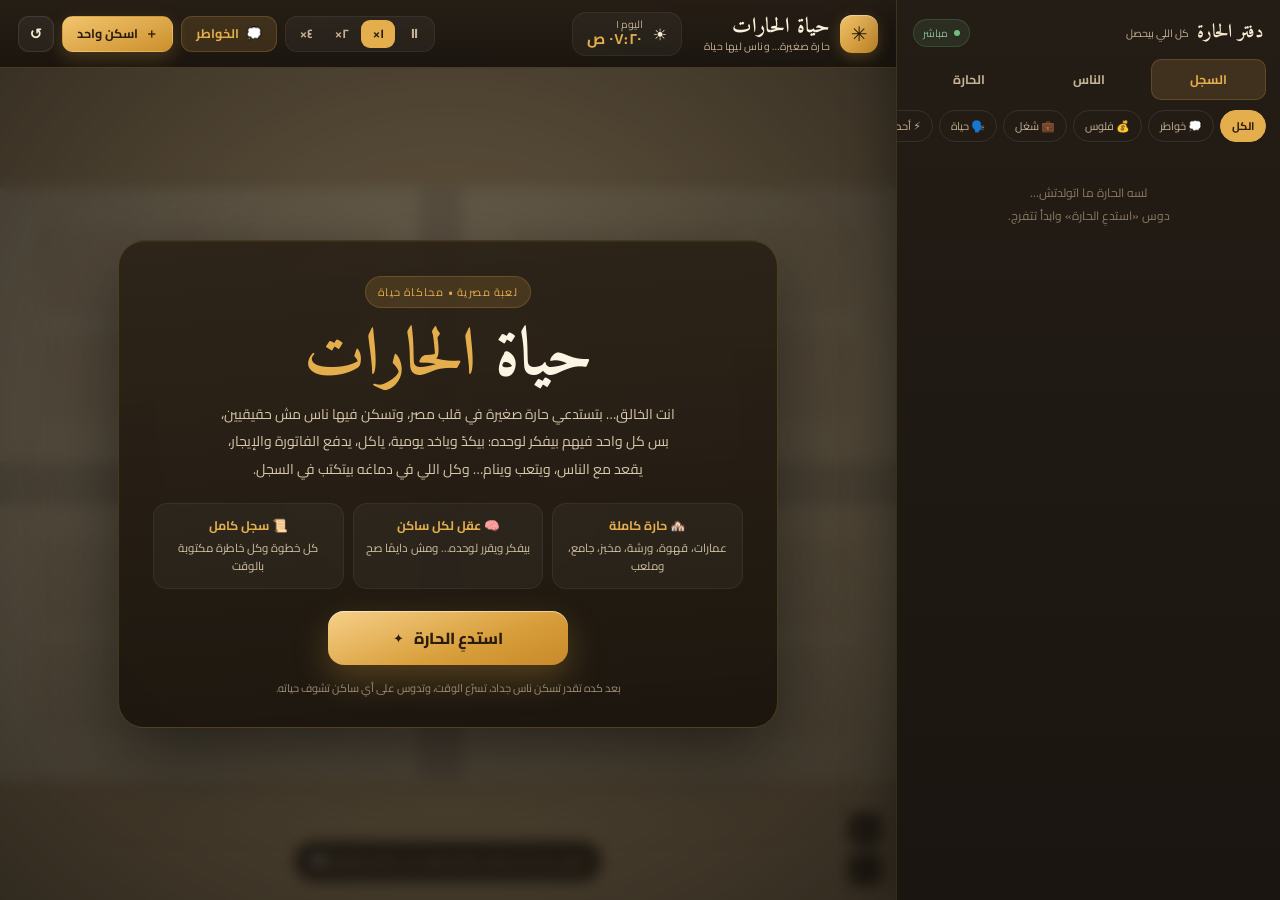
==== harat/index.html @ 702bf9ed "Add حياة الحارات: 2D Egyptian neighbourhood life simulation A creator-style spectator game: summon a" ====
<!DOCTYPE html>
<html lang="ar" dir="rtl">
<head>
  <meta charset="UTF-8">
  <meta name="viewport" content="width=device-width, initial-scale=1, viewport-fit=cover">
  <meta name="theme-color" content="#1a1510">
  <meta name="description" content="حياة الحارات — استدعِ حارة مصرية صغيرة، اسكن فيها ناس بيفكروا ويشتغلوا ويدفعوا الإيجار، واقعد اتفرج على حياتهم وخواطرهم في السجل.">
  <title>حياة الحارات | انت الخالق… وهم بيعيشوا</title>
  <link rel="icon" href="data:image/svg+xml,%3Csvg xmlns='http://www.w3.org/2000/svg' viewBox='0 0 64 64'%3E%3Crect width='64' height='64' rx='14' fill='%231a1510'/%3E%3Ctext x='32' y='45' font-size='38' text-anchor='middle' fill='%23e5ae4d'%3E%E2%9C%B3%3C/text%3E%3C/svg%3E">
  <link rel="preconnect" href="https://fonts.googleapis.com">
  <link rel="preconnect" href="https://fonts.gstatic.com" crossorigin>
  <link href="https://fonts.googleapis.com/css2?family=Amiri:wght@400;700&family=Cairo:wght@400;600;700;800;900&display=swap" rel="stylesheet">
  <link rel="stylesheet" href="style.css?v=1">
</head>
<body>
  <div class="game">
    <!-- ==================== side panel ==================== -->
    <aside class="panel" aria-label="سجل الحارة">
      <div class="panel-head">
        <div class="panel-title"><strong>دفتر الحارة</strong><span>كل اللي بيحصل</span></div>
        <span class="live"><i></i> مباشر</span>
      </div>

      <div class="tabs" role="tablist">
        <button type="button" data-tab="log" class="on" role="tab">السجل</button>
        <button type="button" data-tab="people" role="tab">الناس</button>
        <button type="button" data-tab="town" role="tab">الحارة</button>
      </div>

      <div class="filters" id="filters">
        <button type="button" data-filter="all" class="on">الكل</button>
        <button type="button" data-filter="think">💭 خواطر</button>
        <button type="button" data-filter="money">💰 فلوس</button>
        <button type="button" data-filter="work">💼 شغل</button>
        <button type="button" data-filter="life">🗣️ حياة</button>
        <button type="button" data-filter="event">⚡ أحداث</button>
      </div>

      <div class="tab-body" id="logBody">
        <div class="log-list" id="logList" aria-live="polite">
          <div class="log-empty">لسه الحارة ما اتولدتش…<br>دوس «استدعِ الحارة» وابدأ تتفرج.</div>
        </div>
      </div>

      <div class="tab-body" id="peopleBody" hidden>
        <div class="people-list" id="peopleList"></div>
      </div>

      <div class="tab-body" id="townBody" hidden>
        <div class="town-scroll">
          <div class="stat-grid">
            <div class="stat"><span>السكان</span><strong id="statPop">٠</strong></div>
            <div class="stat"><span>بيشتغلوا</span><strong id="statJobs">٠</strong></div>
            <div class="stat"><span>فلوس الحارة</span><strong id="statMoney">٠</strong></div>
            <div class="stat"><span>متوسط المزاج</span><strong id="statMood">٠٪</strong></div>
            <div class="stat"><span>فلوس إيجار</span><strong id="statRent">٠</strong></div>
            <div class="stat"><span>فلوس فواتير</span><strong id="statBills">٠</strong></div>
            <div class="stat"><span>فلوس اتكسبت</span><strong id="statEarned">٠</strong></div>
            <div class="stat"><span>أكلات</span><strong id="statMeals">٠</strong></div>
          </div>
          <div class="section-title">الدنيا النهاردة</div>
          <div class="mod-card" id="modCard">الحارة هادية… مفيش حاجة مقلقلة.</div>
          <div class="section-title">أحداث حصلت</div>
          <div class="event-list" id="eventList"><div class="about-note" style="margin:0">لسه مفيش أحداث كبيرة.</div></div>
          <div class="about-note">
            الحارة بتعيش لوحدها: كل ساكن عنده يومية وشغل وفواتير وإيجار ومزاج.
            انت مش بتتحكم فيهم — انت بس بتتفرج وبتقرا اللي في دماغهم.
          </div>
        </div>
      </div>
    </aside>

    <!-- ==================== main ==================== -->
    <header class="topbar">
      <div class="brand">
        <span class="brand-mark">✳</span>
        <div class="brand-text">
          <strong>حياة الحارات</strong>
          <small>حارة صغيرة… وناس ليها حياة</small>
        </div>
      </div>

      <div class="clock">
        <span class="cal" id="calIcon">☀</span>
        <div class="stack">
          <span class="day" id="dayLabel">اليوم الأول</span>
          <strong class="time" id="clock">٠٧:٢٠ ص</strong>
        </div>
      </div>

      <div class="controls">
        <div class="speed-group" id="speedGroup" aria-label="سرعة الوقت">
          <button type="button" data-speed="0" title="إيقاف مؤقت">⏸</button>
          <button type="button" data-speed="1" class="on" title="سرعة عادية">١×</button>
          <button type="button" data-speed="2" title="سرعة مضاعفة">٢×</button>
          <button type="button" data-speed="4" title="سرعة سريعة">٤×</button>
        </div>
        <button type="button" class="btn ghost-on" id="bubbleBtn" title="عرض خواطر الناس فوق روسهم (B)">💭 <span class="lbl">الخواطر</span></button>
        <button type="button" class="btn primary" id="addBtn" title="اسكن ساكن جديد">＋ <span class="lbl">اسكن واحد</span></button>
        <button type="button" class="btn icon" id="resetBtn" title="حارة جديدة">↺</button>
      </div>
    </header>

    <main class="stage" id="stage">
      <canvas id="town" aria-label="مشهد الحارة من فوق"></canvas>

      <div class="hint" id="hint">دوس على أي ساكن عشان تتفرج على حاله وخواطره 💭</div>
      <div class="toast" id="toast"></div>

      <div class="zoom-tools">
        <button type="button" id="zoomIn" title="تقريب" aria-label="تقريب">＋</button>
        <button type="button" id="zoomOut" title="تبعيد" aria-label="تبعيد">－</button>
      </div>

      <section class="resident-card" id="card" hidden aria-label="تفاصيل الساكن">
        <div class="rc-head">
          <div class="rc-avatar" id="rcAvatar">؟</div>
          <div class="rc-id">
            <div class="rc-name" id="rcName">—</div>
            <div class="rc-job" id="rcJob">—</div>
          </div>
          <button type="button" class="rc-close" id="rcClose" aria-label="قفل الكارت">✕</button>
        </div>
        <div class="rc-money"><strong id="rcMoney">٠</strong><span>جنيه في الجيب</span></div>
        <div class="rc-needs">
          <div class="need"><span>الأكل</span><div class="bar"><i id="barFood"></i></div></div>
          <div class="need"><span>الطاقة</span><div class="bar"><i id="barEnergy"></i></div></div>
          <div class="need"><span>المزاج</span><div class="bar"><i id="barMood"></i></div></div>
        </div>
        <div class="rc-action" id="rcAction">—</div>
        <div class="rc-thought" id="rcThought"><span>💭</span><span>—</span></div>
      </section>

      <div class="intro" id="intro">
        <div class="intro-card">
          <span class="eyebrow">لعبة مصرية • محاكاة حياة</span>
          <h1>حياة <em>الحارات</em></h1>
          <p class="lead">
            انت الخالق… بتستدعي حارة صغيرة في قلب مصر، وتسكن فيها ناس مش حقيقيين،
            بس كل واحد فيهم بيفكر لوحده: بيكدّ وياخد يومية، ياكل، يدفع الفاتورة والإيجار،
            يقعد مع الناس، ويتعب وينام… وكل اللي في دماغه بيتكتب في السجل.
          </p>
          <ul class="intro-feats">
            <li><b>🏘️ حارة كاملة</b>عمارات، قهوة، ورشة، مخبز، جامع، وملعب</li>
            <li><b>🧠 عقل لكل ساكن</b>بيفكر ويقرر لوحده… ومش دايمًا صح</li>
            <li><b>📜 سجل كامل</b>كل خطوة وكل خاطرة مكتوبة بالوقت</li>
          </ul>
          <button class="start-btn" id="startBtn" type="button">استدعِ الحارة <span class="arrow">✦</span></button>
          <small>بعد كده تقدر تسكن ناس جداد، تسرّع الوقت، وتدوس على أي ساكن تشوف حياته.</small>
        </div>
      </div>
    </main>
  </div>

  <script type="module" src="app.js?v=1"></script>
</body>
</html>
---- harat/style.css ----
:root {
  --ink: #f7ecd6;
  --muted: #c6b294;
  --gold: #e5ae4d;
  --gold-soft: rgba(229, 174, 77, 0.14);
  --teal: #3aa295;
  --panel: #221b14;
  --panel-2: #1a1410;
  --line: rgba(229, 174, 77, 0.2);
  --paper: #f7edd8;
  --paper-ink: #3b2e21;
  --good: #62a86b;
  --warn: #d9a13c;
  --bad: #c4623f;
}

* { box-sizing: border-box; }
html, body { height: 100%; }
body {
  margin: 0;
  font-family: 'Cairo', 'Segoe UI', system-ui, sans-serif;
  background: radial-gradient(circle at 25% 0%, #2b2217 0%, #15110c 65%);
  color: var(--ink);
  overflow: hidden;
  -webkit-font-smoothing: antialiased;
}
button { font-family: inherit; }
::selection { background: rgba(229, 174, 77, 0.35); }

/* scrollbars */
* { scrollbar-width: thin; scrollbar-color: rgba(229, 174, 77, 0.35) transparent; }
*::-webkit-scrollbar { width: 8px; height: 8px; }
*::-webkit-scrollbar-thumb { background: rgba(229, 174, 77, 0.28); border-radius: 8px; }
*::-webkit-scrollbar-track { background: transparent; }

.game {
  display: grid;
  grid-template-columns: 384px 1fr;
  grid-template-rows: 68px 1fr;
  height: 100dvh;
}

/* ---------------- top bar ---------------- */
.topbar {
  grid-column: 2;
  grid-row: 1;
  display: flex;
  align-items: center;
  gap: 16px;
  padding: 0 18px;
  background: linear-gradient(180deg, rgba(38, 30, 21, 0.95), rgba(26, 21, 15, 0.92));
  border-bottom: 1px solid var(--line);
}
.brand { display: flex; align-items: center; gap: 10px; min-width: 0; }
.brand-mark {
  width: 38px; height: 38px; flex: none;
  display: grid; place-items: center;
  border-radius: 12px;
  background: linear-gradient(145deg, #f0c369, #c98a2a);
  color: #2a1d0c; font-size: 20px;
  box-shadow: 0 4px 14px rgba(229, 174, 77, 0.25), inset 0 1px 0 rgba(255, 255, 255, 0.4);
}
.brand-text { display: flex; flex-direction: column; line-height: 1.15; min-width: 0; }
.brand-text strong {
  font-family: 'Amiri', 'Cairo', serif;
  font-size: 21px; letter-spacing: 0.3px; color: #fbf1dc;
}
.brand-text small { font-size: 10.5px; color: var(--muted); letter-spacing: 0.2px; white-space: nowrap; }

.clock {
  display: flex; align-items: center; gap: 10px;
  margin-inline-start: 6px;
  padding: 6px 14px;
  border-radius: 14px;
  background: rgba(255, 255, 255, 0.04);
  border: 1px solid rgba(255, 255, 255, 0.06);
  white-space: nowrap;
}
.clock .cal { font-size: 16px; }
.clock .stack { display: flex; flex-direction: column; line-height: 1.1; }
.clock .day { font-size: 10.5px; color: var(--muted); }
.clock .time { font-size: 15px; font-weight: 700; color: var(--gold); letter-spacing: 0.4px; }

.controls { display: flex; align-items: center; gap: 8px; margin-inline-start: auto; }
.speed-group {
  display: flex; align-items: center; gap: 2px;
  background: rgba(255, 255, 255, 0.045);
  border: 1px solid rgba(255, 255, 255, 0.06);
  border-radius: 12px; padding: 3px;
}
.speed-group button {
  border: 0; background: transparent; color: var(--muted);
  border-radius: 9px; min-width: 34px; height: 28px;
  font-size: 12.5px; font-weight: 700; cursor: pointer;
  transition: background 0.15s, color 0.15s;
}
.speed-group button:hover { color: var(--ink); background: rgba(255, 255, 255, 0.06); }
.speed-group button.on { background: var(--gold); color: #2a1d0c; }

.btn {
  display: inline-flex; align-items: center; gap: 7px;
  height: 36px; padding: 0 14px;
  border-radius: 11px; cursor: pointer;
  border: 1px solid rgba(255, 255, 255, 0.09);
  background: rgba(255, 255, 255, 0.05);
  color: var(--ink); font-size: 12.5px; font-weight: 700;
  transition: transform 0.12s, background 0.15s, border-color 0.15s;
}
.btn:hover { background: rgba(255, 255, 255, 0.09); transform: translateY(-1px); }
.btn:active { transform: translateY(0); }
.btn.primary {
  background: linear-gradient(160deg, #f2c56d, #cc8f2d);
  color: #2a1d0c; border-color: transparent;
  box-shadow: 0 6px 18px rgba(229, 174, 77, 0.22);
}
.btn.primary:hover { background: linear-gradient(160deg, #f7d083, #d99a36); }
.btn.icon { width: 36px; padding: 0; justify-content: center; font-size: 15px; }
.btn.danger-armed { background: rgba(196, 98, 63, 0.2); border-color: rgba(196, 98, 63, 0.5); color: #f3c3ad; }
.btn.ghost-on { color: var(--gold); border-color: var(--line); background: var(--gold-soft); }

/* ---------------- stage ---------------- */
.stage {
  grid-column: 2; grid-row: 2;
  position: relative; overflow: hidden;
  background: #d9c49d;
  isolation: isolate;
}
#town {
  display: block; width: 100%; height: 100%;
  touch-action: none; cursor: grab;
}
#town.dragging { cursor: grabbing; }

.hint {
  position: absolute; left: 50%; bottom: 18px;
  transform: translateX(-50%);
  padding: 8px 16px; border-radius: 999px;
  background: rgba(24, 18, 12, 0.78);
  border: 1px solid var(--line);
  color: #f1e2c4; font-size: 12px;
  backdrop-filter: blur(8px);
  pointer-events: none;
  transition: opacity 0.6s;
  white-space: nowrap;
}
.hint.gone { opacity: 0; }

.toast {
  position: absolute; top: 16px; left: 50%;
  transform: translate(-50%, -14px);
  padding: 9px 18px; border-radius: 999px;
  background: linear-gradient(160deg, #f4d089, #d99f3c);
  color: #2a1d0c; font-size: 12.5px; font-weight: 700;
  box-shadow: 0 10px 30px rgba(0, 0, 0, 0.35);
  opacity: 0; pointer-events: none;
  transition: opacity 0.3s, transform 0.3s;
  z-index: 6;
}
.toast.show { opacity: 1; transform: translate(-50%, 0); }

.zoom-tools {
  position: absolute; right: 14px; bottom: 14px;
  display: flex; flex-direction: column; gap: 6px;
  z-index: 4;
}
.zoom-tools button {
  width: 34px; height: 34px; border-radius: 10px;
  border: 1px solid var(--line);
  background: rgba(24, 18, 12, 0.75);
  color: var(--ink); font-size: 16px; cursor: pointer;
  backdrop-filter: blur(6px);
}
.zoom-tools button:hover { background: rgba(40, 31, 21, 0.9); }

/* resident card */
.resident-card {
  position: absolute; left: 16px; bottom: 16px;
  width: 322px; max-width: calc(100% - 32px);
  background: linear-gradient(170deg, #fbf3e2, #efe0c4);
  color: var(--paper-ink);
  border-radius: 18px;
  padding: 14px 15px 13px;
  box-shadow: 0 18px 45px rgba(20, 14, 6, 0.45);
  border: 1px solid rgba(90, 66, 36, 0.25);
  z-index: 5;
  animation: cardIn 0.22s ease-out;
}
@keyframes cardIn { from { opacity: 0; transform: translateY(8px); } to { opacity: 1; transform: none; } }
.resident-card[hidden] { display: none; }
.rc-head { display: flex; align-items: flex-start; gap: 10px; }
.rc-avatar {
  width: 42px; height: 42px; border-radius: 50%; flex: none;
  display: grid; place-items: center;
  font-weight: 800; font-size: 17px; color: #fff;
  box-shadow: inset 0 -3px 0 rgba(0, 0, 0, 0.15);
}
.rc-id { min-width: 0; flex: 1; }
.rc-name { font-size: 15.5px; font-weight: 800; line-height: 1.2; }
.rc-job { font-size: 11.5px; color: #7a6144; margin-top: 3px; display: flex; align-items: center; gap: 5px; flex-wrap: wrap; }
.rc-job .dot { width: 3px; height: 3px; border-radius: 50%; background: #b0946b; }
.rc-close {
  border: 0; background: rgba(90, 66, 36, 0.08); color: #6c5539;
  width: 26px; height: 26px; border-radius: 8px; cursor: pointer; font-size: 14px;
  line-height: 1;
}
.rc-close:hover { background: rgba(90, 66, 36, 0.16); }
.rc-money {
  display: flex; align-items: baseline; gap: 6px;
  margin: 11px 0 9px; padding-bottom: 9px;
  border-bottom: 1px dashed rgba(90, 66, 36, 0.25);
}
.rc-money strong { font-size: 23px; letter-spacing: -0.5px; }
.rc-money span { font-size: 11px; color: #8a6f4f; }
.rc-needs { display: grid; gap: 7px; }
.need { display: grid; grid-template-columns: 54px 1fr; align-items: center; gap: 8px; }
.need span { font-size: 10.5px; color: #7c6244; }
.need .bar { height: 7px; border-radius: 5px; background: rgba(90, 66, 36, 0.14); overflow: hidden; }
.need .bar i { display: block; height: 100%; border-radius: 5px; transition: width 0.4s; }
.rc-action {
  margin-top: 11px; font-size: 11.5px; line-height: 1.6;
  color: #5a4630; background: rgba(90, 66, 36, 0.07);
  border-radius: 10px; padding: 8px 10px;
}
.rc-action b { color: #3b2e21; }
.rc-thought {
  margin-top: 7px; font-size: 11.5px; line-height: 1.65;
  color: #4a3a27; font-style: italic;
  display: flex; gap: 6px;
}
.rc-thought span:first-child { font-style: normal; }

/* intro */
.intro {
  position: absolute; inset: 0; z-index: 10;
  display: grid; place-items: center;
  padding: 24px;
  background: radial-gradient(circle at 50% 42%, rgba(28, 21, 14, 0.55), rgba(15, 12, 8, 0.82));
  backdrop-filter: blur(7px);
  overflow: auto;
}
.intro[hidden] { display: none; }
.intro-card {
  width: min(660px, 100%);
  text-align: center;
  padding: 34px 34px 30px;
  border-radius: 26px;
  background: linear-gradient(175deg, rgba(45, 35, 24, 0.96), rgba(27, 21, 14, 0.98));
  border: 1px solid var(--line);
  box-shadow: 0 30px 80px rgba(0, 0, 0, 0.55), inset 0 1px 0 rgba(255, 255, 255, 0.05);
}
.eyebrow {
  display: inline-flex; align-items: center; gap: 8px;
  font-size: 11px; letter-spacing: 1.2px;
  color: var(--gold); text-transform: uppercase;
  padding: 5px 12px; border-radius: 999px;
  border: 1px solid var(--line); background: var(--gold-soft);
}
.intro h1 {
  font-family: 'Amiri', 'Cairo', serif;
  font-size: clamp(42px, 6vw, 66px);
  line-height: 1.05; margin: 16px 0 6px;
  color: #fdf5e4; font-weight: 700;
}
.intro h1 em { color: var(--gold); font-style: normal; }
.intro p.lead {
  font-size: 14px; line-height: 1.95; color: #d9c9ab;
  margin: 8px auto 20px; max-width: 470px;
}
.intro-feats {
  display: grid; grid-template-columns: repeat(3, 1fr);
  gap: 9px; margin: 0 0 22px; padding: 0; list-style: none;
}
.intro-feats li {
  background: rgba(255, 255, 255, 0.035);
  border: 1px solid rgba(255, 255, 255, 0.06);
  border-radius: 14px; padding: 12px 8px;
  font-size: 11.5px; line-height: 1.6; color: #d3c2a3;
}
.intro-feats b { display: block; color: var(--gold); font-size: 12.5px; margin-bottom: 3px; }
.start-btn {
  display: inline-flex; align-items: center; justify-content: center; gap: 10px;
  min-width: 240px; height: 54px; padding: 0 30px;
  border: 0; border-radius: 16px; cursor: pointer;
  background: linear-gradient(160deg, #f6d089, #d99f3c 60%, #c8892a);
  color: #2a1d0c; font-size: 16px; font-weight: 800;
  box-shadow: 0 14px 34px rgba(217, 159, 60, 0.28), inset 0 1px 0 rgba(255, 255, 255, 0.5);
  transition: transform 0.15s, box-shadow 0.15s;
}
.start-btn:hover { transform: translateY(-2px); box-shadow: 0 18px 42px rgba(217, 159, 60, 0.38); }
.start-btn .arrow { font-size: 13px; }
.intro small { display: block; margin-top: 14px; font-size: 11px; color: #9d8c71; line-height: 1.7; }

/* ---------------- side panel ---------------- */
.panel {
  grid-column: 1; grid-row: 1 / 3;
  display: flex; flex-direction: column;
  min-height: 0;
  background: linear-gradient(180deg, #241d16, #1a1510);
  border-left: 1px solid rgba(229, 174, 77, 0.14);
  box-shadow: -12px 0 40px rgba(0, 0, 0, 0.28);
  z-index: 3;
}
.panel-head {
  display: flex; align-items: center; justify-content: space-between;
  padding: 16px 16px 10px;
}
.panel-title { display: flex; align-items: baseline; gap: 8px; }
.panel-title strong { font-family: 'Amiri', serif; font-size: 19px; color: #f6e9d0; }
.panel-title span { font-size: 10.5px; color: var(--muted); }
.live {
  display: inline-flex; align-items: center; gap: 6px;
  font-size: 10.5px; color: #8fbf9a;
  background: rgba(98, 168, 107, 0.12);
  border: 1px solid rgba(98, 168, 107, 0.25);
  padding: 3px 9px; border-radius: 999px;
}
.live i {
  width: 6px; height: 6px; border-radius: 50%;
  background: #6fbf7d; box-shadow: 0 0 0 0 rgba(111, 191, 125, 0.5);
  animation: pulse 2s infinite;
}
@keyframes pulse {
  70% { box-shadow: 0 0 0 7px rgba(111, 191, 125, 0); }
  100% { box-shadow: 0 0 0 0 rgba(111, 191, 125, 0); }
}

.tabs { display: flex; gap: 5px; padding: 0 14px 10px; }
.tabs button {
  flex: 1; padding: 8px 6px; border-radius: 10px;
  border: 1px solid transparent; background: transparent;
  color: var(--muted); font-size: 12.5px; font-weight: 700; cursor: pointer;
  transition: color 0.15s, background 0.15s;
}
.tabs button:hover { color: var(--ink); background: rgba(255, 255, 255, 0.04); }
.tabs button.on { color: var(--gold); background: var(--gold-soft); border-color: var(--line); }

.filters {
  display: flex; gap: 6px; padding: 0 14px 10px;
  overflow-x: auto; scrollbar-width: none;
}
.filters::-webkit-scrollbar { display: none; }
.filters button {
  white-space: nowrap; font-size: 11px; padding: 5px 11px;
  border-radius: 999px; border: 1px solid rgba(255, 255, 255, 0.09);
  background: transparent; color: var(--muted); cursor: pointer;
  transition: background 0.15s, color 0.15s;
}
.filters button:hover { color: var(--ink); }
.filters button.on { background: var(--gold); border-color: var(--gold); color: #2a1d0c; font-weight: 700; }

.tab-body { flex: 1; min-height: 0; display: flex; flex-direction: column; }
.tab-body[hidden] { display: none; }
.log-list { flex: 1; overflow-y: auto; padding: 0 8px 24px; }
.log-row {
  display: grid; grid-template-columns: 52px 18px 1fr;
  gap: 7px; align-items: start;
  padding: 7px 8px; border-radius: 9px;
  font-size: 12.3px; line-height: 1.6; color: #e7dac0;
  border-bottom: 1px solid rgba(255, 255, 255, 0.035);
}
.log-row:hover { background: rgba(255, 255, 255, 0.045); }
.log-row[data-rid] { cursor: pointer; }
.log-row.fresh { animation: logIn 0.35s ease-out; }
@keyframes logIn { from { opacity: 0; transform: translateY(-4px); } to { opacity: 1; transform: none; } }
.log-row .lt { padding-top: 1px; line-height: 1.35; display: flex; flex-direction: column; }
.log-row .lt i { font-style: normal; font-size: 9px; color: #7d6c53; }
.log-row .lt b { font-size: 10px; color: #a08c6c; font-weight: 600; letter-spacing: 0.1px; }
.log-row .li { font-size: 11.5px; line-height: 1.5; text-align: center; }
.log-row .lx b { color: var(--who, #e9c67d); font-weight: 700; }
.log-empty {
  padding: 30px 20px; text-align: center; color: #8b7a5f; font-size: 12px; line-height: 1.9;
}

/* people tab */
.people-list { flex: 1; overflow-y: auto; padding: 0 10px 24px; }
.person {
  display: grid; grid-template-columns: 36px 1fr auto;
  gap: 10px; align-items: center;
  padding: 9px 10px; border-radius: 12px; cursor: pointer;
  border: 1px solid transparent;
  transition: background 0.15s, border-color 0.15s;
}
.person:hover { background: rgba(255, 255, 255, 0.045); }
.person.sel { background: var(--gold-soft); border-color: var(--line); }
.avatar {
  width: 36px; height: 36px; border-radius: 50%;
  display: grid; place-items: center;
  color: #fff; font-size: 14px; font-weight: 800;
  box-shadow: inset 0 -3px 0 rgba(0, 0, 0, 0.18);
}
.person .p-name { font-size: 12.8px; font-weight: 700; line-height: 1.3; display: flex; align-items: center; gap: 5px; }
.person .p-name .gtag {
  font-size: 9px; padding: 1px 5px; border-radius: 5px;
  background: rgba(255, 255, 255, 0.08); color: var(--muted); font-weight: 500;
}
.person .p-sub { font-size: 10.8px; color: var(--muted); margin-top: 3px; display: flex; gap: 6px; align-items: center; flex-wrap: wrap; }
.person .p-money { font-size: 12px; font-weight: 700; color: var(--gold); text-align: left; white-space: nowrap; }
.person .p-money small { display: block; font-size: 9.5px; font-weight: 500; color: var(--muted); }
.mooddot { width: 7px; height: 7px; border-radius: 50%; display: inline-block; }

/* town tab */
.town-scroll { flex: 1; overflow-y: auto; padding: 0 0 24px; }
.stat-grid { display: grid; grid-template-columns: 1fr 1fr; gap: 8px; padding: 0 14px 12px; }
.stat {
  background: rgba(255, 255, 255, 0.035);
  border: 1px solid rgba(255, 255, 255, 0.055);
  border-radius: 12px; padding: 10px 12px;
}
.stat span { display: block; font-size: 10.3px; color: var(--muted); margin-bottom: 3px; }
.stat strong { font-size: 17px; color: var(--gold); font-weight: 800; letter-spacing: 0.2px; }
.stat em { font-style: normal; font-size: 10px; color: var(--muted); margin-inline-start: 3px; }
.section-title {
  padding: 14px 16px 8px; font-size: 11px; color: var(--muted);
  letter-spacing: 0.4px; display: flex; align-items: center; gap: 8px;
}
.section-title::after { content: ''; flex: 1; height: 1px; background: rgba(255, 255, 255, 0.07); }
.event-list { padding: 0 14px; display: grid; gap: 6px; }
.event-row {
  display: flex; gap: 9px; align-items: center;
  background: rgba(196, 98, 63, 0.08);
  border: 1px solid rgba(196, 98, 63, 0.16);
  border-radius: 10px; padding: 8px 10px;
  font-size: 11.5px; color: #e8d3b7;
}
.event-row .ed { color: #a98d68; font-size: 10px; }
.mod-card {
  margin: 0 14px 4px; padding: 11px 13px; border-radius: 12px;
  background: linear-gradient(140deg, rgba(229, 174, 77, 0.12), rgba(229, 174, 77, 0.04));
  border: 1px solid var(--line);
  font-size: 12px; line-height: 1.65;
}
.mod-card b { color: var(--gold); }
.about-note {
  margin: 14px; padding: 12px 13px; border-radius: 12px;
  background: rgba(255, 255, 255, 0.03);
  border: 1px dashed rgba(255, 255, 255, 0.1);
  font-size: 11px; line-height: 1.85; color: #a3927a;
}

/* ---------------- responsive ---------------- */
@media (max-width: 1040px) {
  .game { grid-template-columns: 330px 1fr; }
  .brand-text small { display: none; }
  .clock { padding: 5px 10px; }
  .btn span.lbl { display: none; }
}

@media (max-width: 860px) {
  body { overflow: auto; }
  .game {
    grid-template-columns: 1fr;
    grid-template-rows: auto 54vh auto;
    height: auto; min-height: 100dvh;
  }
  .topbar { grid-column: 1; grid-row: 1; flex-wrap: wrap; gap: 8px; padding: 10px 12px; }
  .brand-mark { width: 32px; height: 32px; font-size: 16px; border-radius: 10px; }
  .brand-text strong { font-size: 17px; }
  .clock { order: 4; margin-inline-start: 0; }
  .controls { margin-inline-start: auto; }
  .btn { height: 32px; padding: 0 10px; font-size: 11.5px; }
  .stage { grid-column: 1; grid-row: 2; }
  .panel { grid-column: 1; grid-row: 3; border-left: 0; border-top: 1px solid var(--line); min-height: 46vh; box-shadow: none; }
  .log-list, .people-list, .town-scroll { max-height: 40vh; }
  .resident-card { width: 290px; left: 10px; bottom: 10px; padding: 11px 12px; }
  .rc-money strong { font-size: 20px; }
  .intro { position: fixed; inset: 0; z-index: 40; padding: 12px; }
  .intro-card { padding: 24px 18px; border-radius: 20px; }
  .intro-feats { grid-template-columns: 1fr; gap: 6px; }
  .intro p.lead { font-size: 12.5px; }
  .zoom-tools { bottom: 10px; right: 10px; }
  .hint { display: none; }
}

@media (max-width: 420px) {
  .brand-text { display: none; }
  .speed-group button { min-width: 28px; }
}
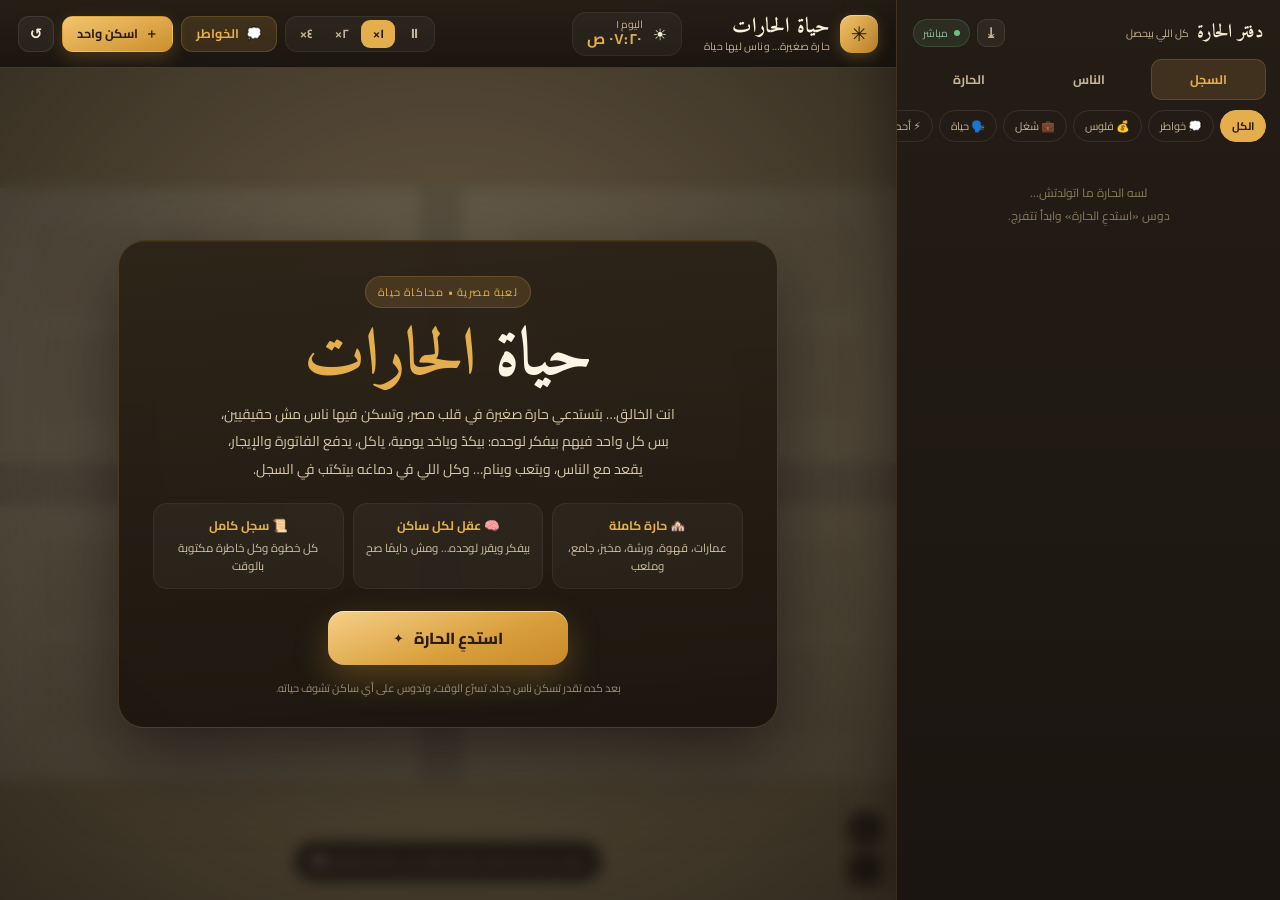
==== commit db16a5f6: "حياة الحارات: export the full neighbourhood log as a text file Co-authored-by: arena-agent <29705374" ====
--- a/harat/index.html
+++ b/harat/index.html
@@ -18,7 +18,10 @@
     <aside class="panel" aria-label="سجل الحارة">
       <div class="panel-head">
         <div class="panel-title"><strong>دفتر الحارة</strong><span>كل اللي بيحصل</span></div>
-        <span class="live"><i></i> مباشر</span>
+        <div class="head-tools">
+          <button type="button" class="btn icon" id="exportBtn" title="نزّل السجل كله" aria-label="تنزيل السجل">⤓</button>
+          <span class="live"><i></i> مباشر</span>
+        </div>
       </div>
 
       <div class="tabs" role="tablist">
--- a/harat/style.css
+++ b/harat/style.css
@@ -37,6 +37,7 @@
   display: grid;
   grid-template-columns: 384px 1fr;
   grid-template-rows: 68px 1fr;
+  height: 100vh;
   height: 100dvh;
 }
 
@@ -154,7 +155,7 @@
   box-shadow: 0 10px 30px rgba(0, 0, 0, 0.35);
   opacity: 0; pointer-events: none;
   transition: opacity 0.3s, transform 0.3s;
-  z-index: 6;
+  z-index: 12;
 }
 .toast.show { opacity: 1; transform: translate(-50%, 0); }
 
@@ -307,6 +308,9 @@
 .panel-title { display: flex; align-items: baseline; gap: 8px; }
 .panel-title strong { font-family: 'Amiri', serif; font-size: 19px; color: #f6e9d0; }
 .panel-title span { font-size: 10.5px; color: var(--muted); }
+.head-tools { display: flex; align-items: center; gap: 7px; }
+.head-tools .btn { width: 28px; height: 28px; border-radius: 9px; font-size: 14px; color: var(--muted); }
+.head-tools .btn:hover { color: var(--gold); }
 .live {
   display: inline-flex; align-items: center; gap: 6px;
   font-size: 10.5px; color: #8fbf9a;
@@ -450,7 +454,7 @@
   .game {
     grid-template-columns: 1fr;
     grid-template-rows: auto 54vh auto;
-    height: auto; min-height: 100dvh;
+    height: auto; min-height: 100vh; min-height: 100dvh;
   }
   .topbar { grid-column: 1; grid-row: 1; flex-wrap: wrap; gap: 8px; padding: 10px 12px; }
   .brand-mark { width: 32px; height: 32px; font-size: 16px; border-radius: 10px; }
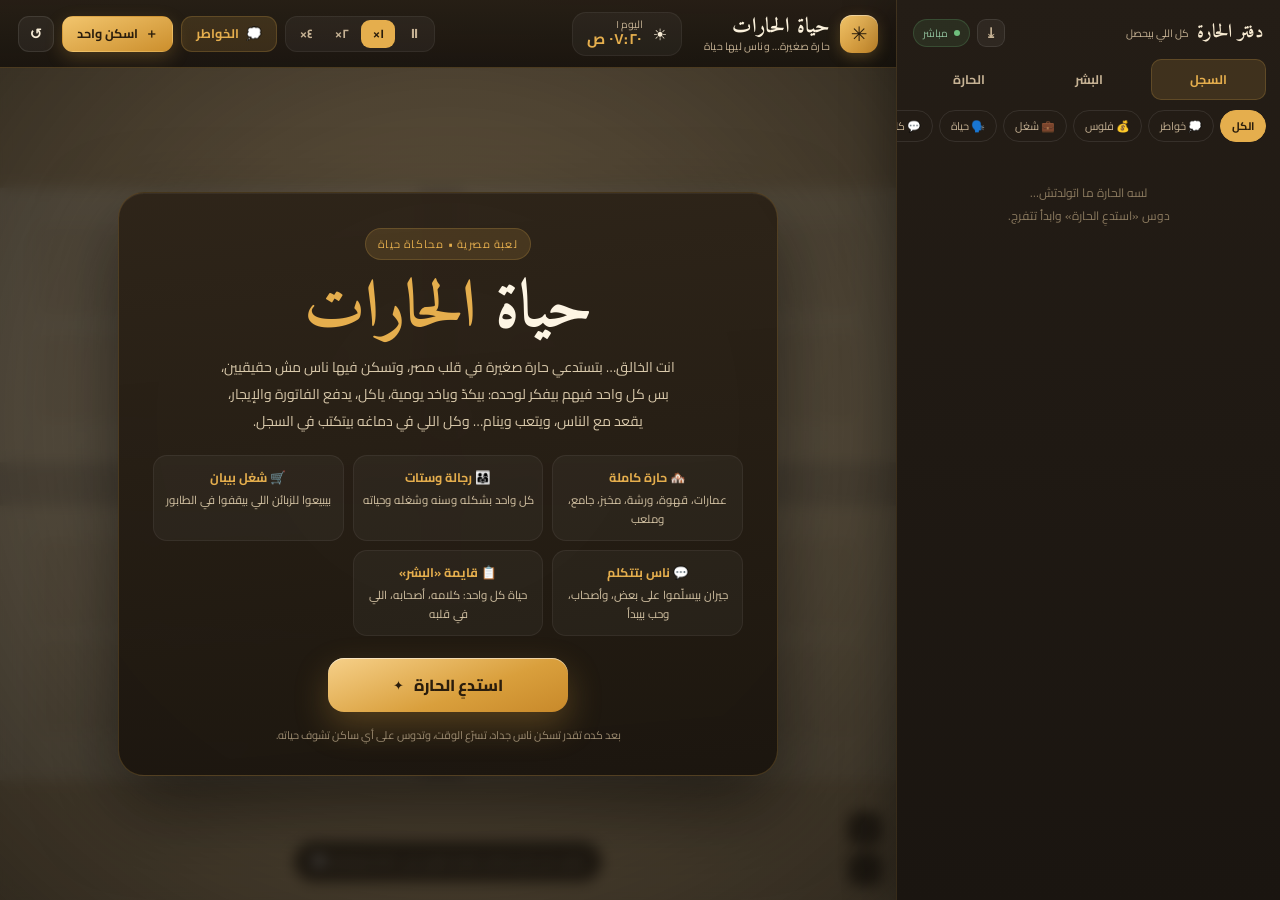
==== commit 43d036e6: "حياة الحارات: رجالة وستات، شغل بيبان بالزبائن، كلام بين الناس، وقايمة البشر - sim: أشكال بشر واقعية " ====
--- a/harat/index.html
+++ b/harat/index.html
@@ -10,7 +10,7 @@
   <link rel="preconnect" href="https://fonts.googleapis.com">
   <link rel="preconnect" href="https://fonts.gstatic.com" crossorigin>
   <link href="https://fonts.googleapis.com/css2?family=Amiri:wght@400;700&family=Cairo:wght@400;600;700;800;900&display=swap" rel="stylesheet">
-  <link rel="stylesheet" href="style.css?v=1">
+  <link rel="stylesheet" href="style.css?v=2">
 </head>
 <body>
   <div class="game">
@@ -26,7 +26,7 @@
 
       <div class="tabs" role="tablist">
         <button type="button" data-tab="log" class="on" role="tab">السجل</button>
-        <button type="button" data-tab="people" role="tab">الناس</button>
+        <button type="button" data-tab="people" role="tab">البشر</button>
         <button type="button" data-tab="town" role="tab">الحارة</button>
       </div>
 
@@ -36,6 +36,7 @@
         <button type="button" data-filter="money">💰 فلوس</button>
         <button type="button" data-filter="work">💼 شغل</button>
         <button type="button" data-filter="life">🗣️ حياة</button>
+        <button type="button" data-filter="talk">💬 كلام</button>
         <button type="button" data-filter="event">⚡ أحداث</button>
       </div>
 
@@ -145,8 +146,10 @@
           </p>
           <ul class="intro-feats">
             <li><b>🏘️ حارة كاملة</b>عمارات، قهوة، ورشة، مخبز، جامع، وملعب</li>
-            <li><b>🧠 عقل لكل ساكن</b>بيفكر ويقرر لوحده… ومش دايمًا صح</li>
-            <li><b>📜 سجل كامل</b>كل خطوة وكل خاطرة مكتوبة بالوقت</li>
+            <li><b>👨‍👩‍👧 رجالة وستات</b>كل واحد بشكله وسنه وشغله وحياته</li>
+            <li><b>🛒 شغل بيبان</b>بيبيعوا للزبائن اللي بيقفوا في الطابور</li>
+            <li><b>💬 ناس بتتكلم</b>جيران بيسلّموا على بعض، وأصحاب، وحب بيبدأ</li>
+            <li><b>📋 قايمة «البشر»</b>حياة كل واحد: كلامه، أصحابه، اللي في قلبه</li>
           </ul>
           <button class="start-btn" id="startBtn" type="button">استدعِ الحارة <span class="arrow">✦</span></button>
           <small>بعد كده تقدر تسكن ناس جداد، تسرّع الوقت، وتدوس على أي ساكن تشوف حياته.</small>
@@ -155,6 +158,6 @@
     </main>
   </div>
 
-  <script type="module" src="app.js?v=1"></script>
+  <script type="module" src="app.js?v=2"></script>
 </body>
 </html>
--- a/harat/style.css
+++ b/harat/style.css
@@ -401,6 +401,102 @@
 .person .p-money { font-size: 12px; font-weight: 700; color: var(--gold); text-align: left; white-space: nowrap; }
 .person .p-money small { display: block; font-size: 9.5px; font-weight: 500; color: var(--muted); }
 .mooddot { width: 7px; height: 7px; border-radius: 50%; display: inline-block; }
+.people-head {
+  padding: 6px 6px 10px; font-size: 10.8px; color: var(--muted);
+  display: flex; flex-direction: column; gap: 2px; line-height: 1.6;
+}
+.people-head b { color: var(--gold); }
+.people-head span { font-size: 9.8px; color: #6f5f49; }
+.person .p-main { min-width: 0; }
+.person .p-note {
+  font-size: 10.4px; color: #b6a184; margin-top: 3px;
+  white-space: nowrap; overflow: hidden; text-overflow: ellipsis;
+}
+.person .p-note.muted { color: #6b5c48; }
+.avatar.f { box-shadow: inset 0 -3px 0 rgba(0, 0, 0, 0.18), 0 0 0 1.5px rgba(226, 150, 178, 0.55); }
+.avatar.m { box-shadow: inset 0 -3px 0 rgba(0, 0, 0, 0.18), 0 0 0 1.5px rgba(140, 186, 210, 0.5); }
+.pbadge {
+  font-size: 8.6px; padding: 1px 5px; border-radius: 5px; font-weight: 600;
+  background: rgba(110, 168, 120, 0.16); color: #9fd0a6;
+}
+.pbadge.heart { background: rgba(206, 110, 130, 0.16); color: #eaa8b4; }
+
+/* profile view */
+.prof { display: flex; flex-direction: column; gap: 9px; padding: 0 4px 18px; }
+.prof-back {
+  position: sticky; top: -1px; z-index: 3; align-self: flex-start;
+  background: rgba(26, 21, 15, 0.94); color: var(--muted);
+  border: 1px solid var(--line); border-radius: 8px; padding: 5px 10px;
+  font-family: inherit; font-size: 10.5px; cursor: pointer;
+  backdrop-filter: blur(6px);
+}
+.prof-back:hover { color: var(--gold); border-color: var(--gold); }
+.prof-head { display: flex; gap: 10px; align-items: center; }
+.prof-ava {
+  position: relative; width: 46px; height: 46px; border-radius: 14px;
+  display: grid; place-items: center; color: #fff; font-size: 18px; font-weight: 800;
+  box-shadow: inset 0 -4px 0 rgba(0, 0, 0, 0.2); flex: none;
+}
+.prof-ava span {
+  position: absolute; bottom: -3px; left: -3px; width: 17px; height: 17px;
+  border-radius: 50%; background: #1d1811; border: 1px solid var(--line);
+  display: grid; place-items: center; font-size: 9px; color: var(--gold);
+}
+.prof-id { min-width: 0; }
+.prof-name { font-size: 14.5px; font-weight: 800; line-height: 1.25; }
+.prof-meta { font-size: 10.4px; color: var(--muted); margin-top: 2px; line-height: 1.5; }
+.prof-money {
+  display: flex; align-items: baseline; gap: 6px;
+  background: rgba(255, 255, 255, 0.04); border: 1px solid rgba(255, 255, 255, 0.06);
+  border-radius: 10px; padding: 7px 10px;
+}
+.prof-money strong { font-size: 17px; color: var(--gold); }
+.prof-money span { font-size: 10px; color: var(--muted); }
+.prof-money em { margin-inline-start: auto; font-style: normal; font-size: 9.6px; color: var(--muted); }
+.prof-now { font-size: 11px; color: #cdbb9c; }
+.prof-now b { color: var(--gold); }
+.prof-thought {
+  display: flex; gap: 6px; font-size: 11px; line-height: 1.6;
+  background: rgba(255, 255, 255, 0.035); border-radius: 9px; padding: 7px 9px;
+  color: #d9c9ac;
+}
+.prof-bars { display: grid; gap: 5px; }
+.prof-bars .pb { display: grid; grid-template-columns: 42px 1fr; gap: 7px; align-items: center; font-size: 10px; color: var(--muted); }
+.mini { height: 5px; border-radius: 4px; background: rgba(255, 255, 255, 0.08); overflow: hidden; }
+.mini i { display: block; height: 100%; border-radius: 4px; background: linear-gradient(90deg, #c9a25a, #e6c98a); }
+.prof-sec {
+  margin-top: 5px; font-size: 11px; font-weight: 700; color: #e2cd9f;
+  display: flex; gap: 6px; align-items: baseline;
+}
+.prof-sec small { font-weight: 400; font-size: 9.4px; color: #7f6e56; }
+.quote {
+  border-inline-start: 2px solid rgba(211, 176, 112, 0.4);
+  padding: 4px 8px; font-size: 11px; line-height: 1.55; color: #ddccae;
+}
+.quote span { display: block; font-size: 9.2px; color: #7f6e56; margin-top: 1px; }
+.heartrow {
+  font-size: 10.6px; color: #d9c3a4; display: flex; gap: 5px; align-items: baseline;
+  padding: 4px 8px; border-radius: 8px; background: rgba(206, 110, 130, 0.08); cursor: pointer;
+}
+.heartrow b { color: #eaa8b4; }
+.heartrow span { margin-inline-start: auto; font-size: 8.8px; color: #8a7566; }
+.actrow { display: flex; gap: 7px; font-size: 10.4px; line-height: 1.5; padding: 3px 2px; color: #c9b899; }
+.actrow span { flex: none; font-size: 10px; opacity: 0.85; }
+.actrow b { display: block; font-size: 8.8px; font-weight: 500; color: #7f6e56; }
+.relrow {
+  display: grid; grid-template-columns: 1fr 56px auto; gap: 7px; align-items: center;
+  font-size: 10.4px; padding: 3px 2px; cursor: pointer; color: #d6c4a5;
+}
+.relrow:hover { background: rgba(255, 255, 255, 0.04); border-radius: 6px; }
+.relrow b { font-size: 8.8px; font-weight: 600; color: #9c8a6c; white-space: nowrap; }
+.prof-empty { font-size: 10.2px; color: #7c6b54; line-height: 1.6; }
+.prof-focus {
+  margin-top: 8px; padding: 8px; border-radius: 10px; cursor: pointer;
+  background: var(--gold-soft); border: 1px solid var(--line); color: var(--gold);
+  font-family: inherit; font-size: 11px; font-weight: 700;
+}
+.prof-focus:hover { background: rgba(229, 174, 77, 0.22); }
+.rc-social { display: block; margin-top: 4px; font-size: 10px; color: #8a7558; }
 
 /* town tab */
 .town-scroll { flex: 1; overflow-y: auto; padding: 0 0 24px; }
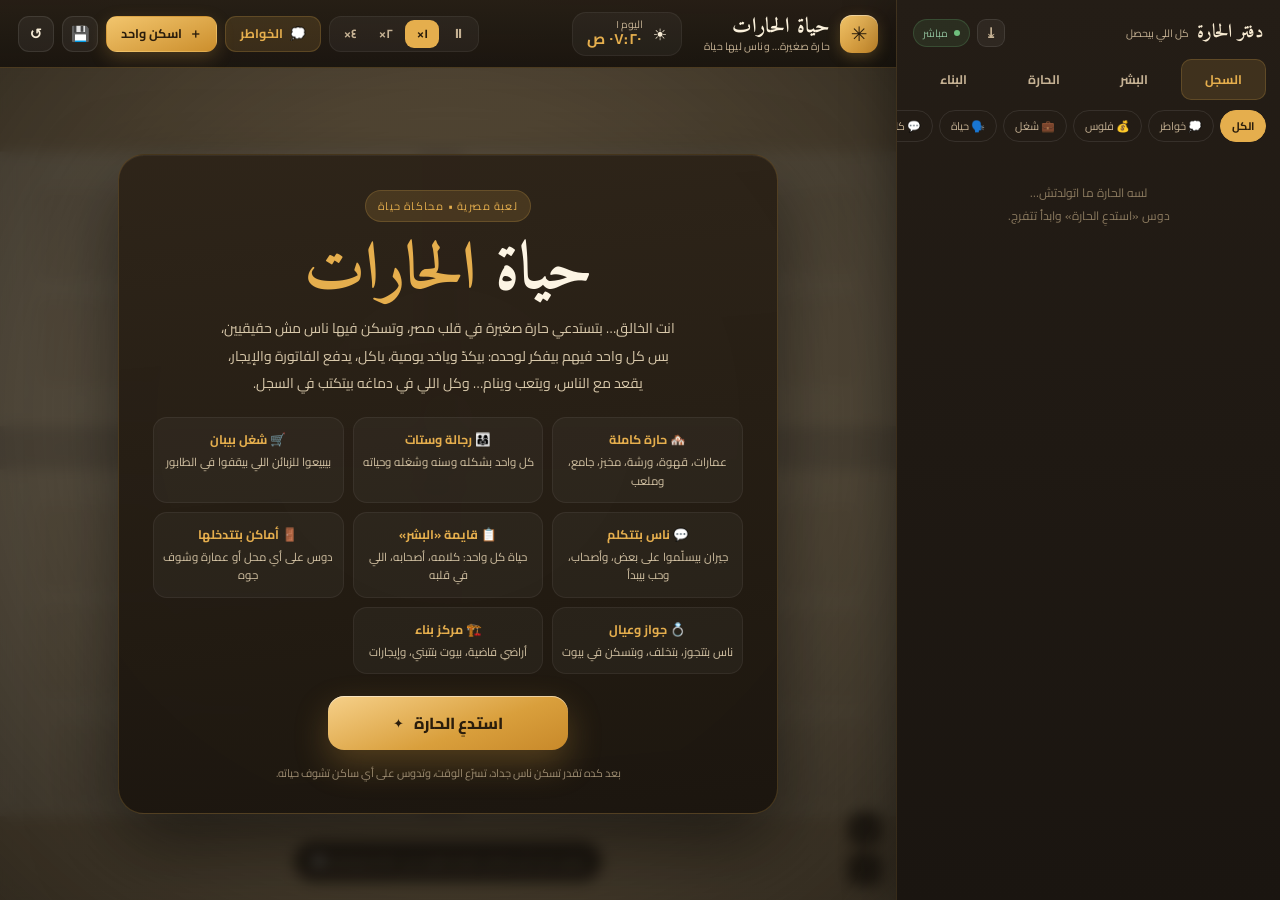
==== commit cea3419a: "حياة الحارات: مطاعم حية، دخول المباني، عيلات، ومركز بناء - المطاعم: طبخ ← شيل ← خدمة ← دفع، طوابير و" ====
--- a/harat/index.html
+++ b/harat/index.html
@@ -10,7 +10,7 @@
   <link rel="preconnect" href="https://fonts.googleapis.com">
   <link rel="preconnect" href="https://fonts.gstatic.com" crossorigin>
   <link href="https://fonts.googleapis.com/css2?family=Amiri:wght@400;700&family=Cairo:wght@400;600;700;800;900&display=swap" rel="stylesheet">
-  <link rel="stylesheet" href="style.css?v=2">
+  <link rel="stylesheet" href="style.css?v=4">
 </head>
 <body>
   <div class="game">
@@ -28,6 +28,7 @@
         <button type="button" data-tab="log" class="on" role="tab">السجل</button>
         <button type="button" data-tab="people" role="tab">البشر</button>
         <button type="button" data-tab="town" role="tab">الحارة</button>
+        <button type="button" data-tab="build" role="tab">البناء</button>
       </div>
 
       <div class="filters" id="filters">
@@ -50,7 +51,24 @@
         <div class="people-list" id="peopleList"></div>
       </div>
 
-      <div class="tab-body" id="townBody" hidden>
+      <div class="tab-body" id="buildBody" hidden>
+      <div class="town-scroll" id="buildScroll">
+        <div class="stat-grid" id="buildStats">
+          <div class="stat"><span>بيوت</span><strong id="bldHomes">٠</strong></div>
+          <div class="stat"><span>أراضي فاضية</span><strong id="bldLots">٠</strong></div>
+          <div class="stat"><span>بيتبني دلوقتي</span><strong id="bldProjects">٠</strong></div>
+          <div class="stat"><span>شقق فاضية</span><strong id="bldVacant">٠</strong></div>
+        </div>
+        <div class="section-title">مركز البناء</div>
+        <div class="build-note">انت الخالق: تقدر تبدأ بناء بيت جديد في أي أرض فاضية (تكلفة <b id="bldCost">١٤٠٠</b> ج.م). السكان كمان بيبنوا لوحدهم لما يجمعوا فلوس.</div>
+        <div id="lotList"></div>
+        <div class="section-title">البيوت والإيجار</div>
+        <div id="homeList"></div>
+        <div id="marketList"></div>
+      </div>
+    </div>
+
+    <div class="tab-body" id="townBody" hidden>
         <div class="town-scroll">
           <div class="stat-grid">
             <div class="stat"><span>السكان</span><strong id="statPop">٠</strong></div>
@@ -101,6 +119,7 @@
         </div>
         <button type="button" class="btn ghost-on" id="bubbleBtn" title="عرض خواطر الناس فوق روسهم (B)">💭 <span class="lbl">الخواطر</span></button>
         <button type="button" class="btn primary" id="addBtn" title="اسكن ساكن جديد">＋ <span class="lbl">اسكن واحد</span></button>
+        <button type="button" class="btn icon" id="saveBtn" title="حفظ الحارة">💾</button>
         <button type="button" class="btn icon" id="resetBtn" title="حارة جديدة">↺</button>
       </div>
     </header>
@@ -110,11 +129,32 @@
 
       <div class="hint" id="hint">دوس على أي ساكن عشان تتفرج على حاله وخواطره 💭</div>
       <div class="toast" id="toast"></div>
+
+      <div class="inside-bar" id="insideBar" hidden>
+        <div class="ib-title"><span id="insideIcon">🏪</span><b id="insideName">—</b><small id="insideSub"></small></div>
+        <button type="button" id="exitBtn">خروج ←</button>
+      </div>
 
       <div class="zoom-tools">
         <button type="button" id="zoomIn" title="تقريب" aria-label="تقريب">＋</button>
         <button type="button" id="zoomOut" title="تبعيد" aria-label="تبعيد">－</button>
       </div>
+
+      <section class="place-card" id="placeCard" hidden aria-label="تفاصيل المكان">
+        <div class="rc-head">
+          <div class="rc-avatar" id="plAvatar">🏪</div>
+          <div class="rc-id">
+            <div class="rc-name" id="plName">—</div>
+            <div class="rc-job" id="plMeta">—</div>
+          </div>
+          <button type="button" class="rc-close" id="plClose" aria-label="قفل">✕</button>
+        </div>
+        <div class="pl-status" id="plStatus">—</div>
+        <div class="pl-body" id="plBody"></div>
+        <div class="pl-actions">
+          <button type="button" class="pl-enter" id="plEnter">ادخل المكان 🚪</button>
+        </div>
+      </section>
 
       <section class="resident-card" id="card" hidden aria-label="تفاصيل الساكن">
         <div class="rc-head">
@@ -150,14 +190,18 @@
             <li><b>🛒 شغل بيبان</b>بيبيعوا للزبائن اللي بيقفوا في الطابور</li>
             <li><b>💬 ناس بتتكلم</b>جيران بيسلّموا على بعض، وأصحاب، وحب بيبدأ</li>
             <li><b>📋 قايمة «البشر»</b>حياة كل واحد: كلامه، أصحابه، اللي في قلبه</li>
+            <li><b>🚪 أماكن بتتدخلها</b>دوس على أي محل أو عمارة وشوف جوه</li>
+            <li><b>💍 جواز وعيال</b>ناس بتتجوز، بتخلف، وبتسكن في بيوت</li>
+            <li><b>🏗️ مركز بناء</b>أراضي فاضية، بيوت بتتبني، وإيجارات</li>
           </ul>
           <button class="start-btn" id="startBtn" type="button">استدعِ الحارة <span class="arrow">✦</span></button>
+          <button class="resume-btn" id="resumeBtn" type="button" hidden>استكمل الحارة المحفوظة ⤾</button>
           <small>بعد كده تقدر تسكن ناس جداد، تسرّع الوقت، وتدوس على أي ساكن تشوف حياته.</small>
         </div>
       </div>
     </main>
   </div>
 
-  <script type="module" src="app.js?v=2"></script>
+  <script type="module" src="app.js?v=4"></script>
 </body>
 </html>
--- a/harat/style.css
+++ b/harat/style.css
@@ -229,6 +229,99 @@
   display: flex; gap: 6px;
 }
 .rc-thought span:first-child { font-style: normal; }
+
+/* place card (shops, homes, building sites) */
+.place-card {
+  position: absolute; left: 16px; bottom: 16px;
+  width: 330px; max-width: calc(100% - 32px);
+  max-height: calc(100% - 90px); overflow-y: auto;
+  background: linear-gradient(170deg, #fbf3e2, #eee0c3);
+  color: var(--paper-ink);
+  border-radius: 18px; padding: 14px 15px 13px;
+  box-shadow: 0 18px 45px rgba(20, 14, 6, 0.45);
+  border: 1px solid rgba(90, 66, 36, 0.25);
+  z-index: 6;
+  animation: cardIn 0.22s ease-out;
+}
+.place-card[hidden] { display: none; }
+.place-card .rc-avatar { font-size: 20px; background: #8a5f38; }
+.pl-status {
+  margin: 11px 0 8px; display: inline-flex; align-items: center; gap: 6px;
+  font-size: 11px; font-weight: 700; padding: 4px 10px; border-radius: 8px;
+  background: rgba(90, 66, 36, 0.1);
+}
+.pl-status.open { background: rgba(80, 138, 92, 0.18); color: #2f6b3d; }
+.pl-status.closed { background: rgba(160, 74, 54, 0.15); color: #93402c; }
+.pl-body { font-size: 11px; line-height: 1.75; color: #4f3d29; }
+.pl-row { display: flex; justify-content: space-between; gap: 8px; padding: 3px 0; border-bottom: 1px dashed rgba(90,66,36,.16); }
+.pl-row:last-child { border-bottom: 0; }
+.pl-row b { font-weight: 700; }
+.pl-row .ok { color: #2f6b3d; }
+.pl-row .bad { color: #a34a31; }
+.pl-bar { height: 7px; border-radius: 5px; background: rgba(90, 66, 36, 0.14); overflow: hidden; margin: 5px 0 8px; }
+.pl-bar i { display: block; height: 100%; background: linear-gradient(90deg, #b8873f, #e0b466); }
+.pl-actions { margin-top: 10px; display: flex; gap: 7px; }
+.pl-enter {
+  flex: 1; padding: 9px; border-radius: 10px; cursor: pointer;
+  border: 1px solid rgba(90, 66, 36, 0.3);
+  background: rgba(90, 66, 36, 0.1); color: #4a3823;
+  font-family: inherit; font-size: 11.5px; font-weight: 700;
+}
+.pl-enter:hover { background: rgba(90, 66, 36, 0.18); }
+.pl-enter[disabled] { opacity: 0.45; cursor: not-allowed; }
+.pl-people { display: flex; flex-wrap: wrap; gap: 4px; margin-top: 4px; }
+.pl-chip {
+  font-size: 9.6px; padding: 2px 7px; border-radius: 6px; cursor: pointer;
+  background: rgba(90, 66, 36, 0.1); color: #5a4630;
+}
+.pl-chip:hover { background: rgba(90, 66, 36, 0.2); }
+
+/* inside a building */
+.inside-bar {
+  position: absolute; top: 14px; left: 50%; transform: translateX(-50%);
+  display: flex; align-items: center; gap: 12px;
+  background: rgba(22, 17, 11, 0.88); color: var(--ink);
+  border: 1px solid var(--line); border-radius: 14px;
+  padding: 8px 12px; z-index: 7; backdrop-filter: blur(8px);
+  max-width: calc(100% - 28px);
+}
+.inside-bar[hidden] { display: none; }
+.ib-title { display: flex; align-items: baseline; gap: 7px; min-width: 0; }
+.ib-title b { font-size: 13px; color: var(--gold); white-space: nowrap; }
+.ib-title small { font-size: 10px; color: var(--muted); white-space: nowrap; overflow: hidden; text-overflow: ellipsis; }
+.inside-bar button {
+  border: 1px solid var(--line); background: rgba(255, 255, 255, 0.08);
+  color: var(--gold); border-radius: 9px; padding: 6px 11px; cursor: pointer;
+  font-family: inherit; font-size: 11px; font-weight: 700; white-space: nowrap;
+}
+.inside-bar button:hover { background: rgba(229, 174, 77, 0.2); }
+
+/* building centre */
+.build-note {
+  font-size: 10.6px; line-height: 1.8; color: var(--muted);
+  padding: 0 14px 10px;
+}
+.build-note b { color: var(--gold); }
+.lot-row, .home-row {
+  margin: 0 12px 8px; padding: 9px 10px; border-radius: 12px;
+  background: rgba(255, 255, 255, 0.04); border: 1px solid rgba(255, 255, 255, 0.06);
+}
+.lot-row .lh, .home-row .lh { display: flex; align-items: baseline; gap: 7px; justify-content: space-between; }
+.lot-row b, .home-row b { font-size: 11.6px; color: #e8d6b2; }
+.lot-row small, .home-row small { font-size: 9.6px; color: var(--muted); }
+.lot-row .prog, .home-row .prog { height: 6px; border-radius: 4px; background: rgba(255,255,255,.08); overflow: hidden; margin: 6px 0 4px; }
+.lot-row .prog i, .home-row .prog i { display: block; height: 100%; background: linear-gradient(90deg, #a8894a, #e2c07a); }
+.lot-row .row-btn {
+  margin-top: 6px; width: 100%; padding: 6px; border-radius: 8px; cursor: pointer;
+  border: 1px solid rgba(229, 174, 77, 0.35); background: rgba(229, 174, 77, 0.12);
+  color: var(--gold); font-family: inherit; font-size: 10.5px; font-weight: 700;
+}
+.lot-row .row-btn:hover { background: rgba(229, 174, 77, 0.24); }
+.lot-row .row-btn:disabled { opacity: 0.45; cursor: not-allowed; }
+.home-row .tags { display: flex; flex-wrap: wrap; gap: 4px; margin-top: 5px; }
+.home-row .tag { font-size: 9px; padding: 1px 6px; border-radius: 5px; background: rgba(255,255,255,.07); color: var(--muted); }
+.home-row .tag.free { background: rgba(95, 158, 106, 0.18); color: #9fd0a6; }
+.home-row .tag.owned { background: rgba(229, 174, 77, 0.16); color: var(--gold); }
 
 /* intro */
 .intro {
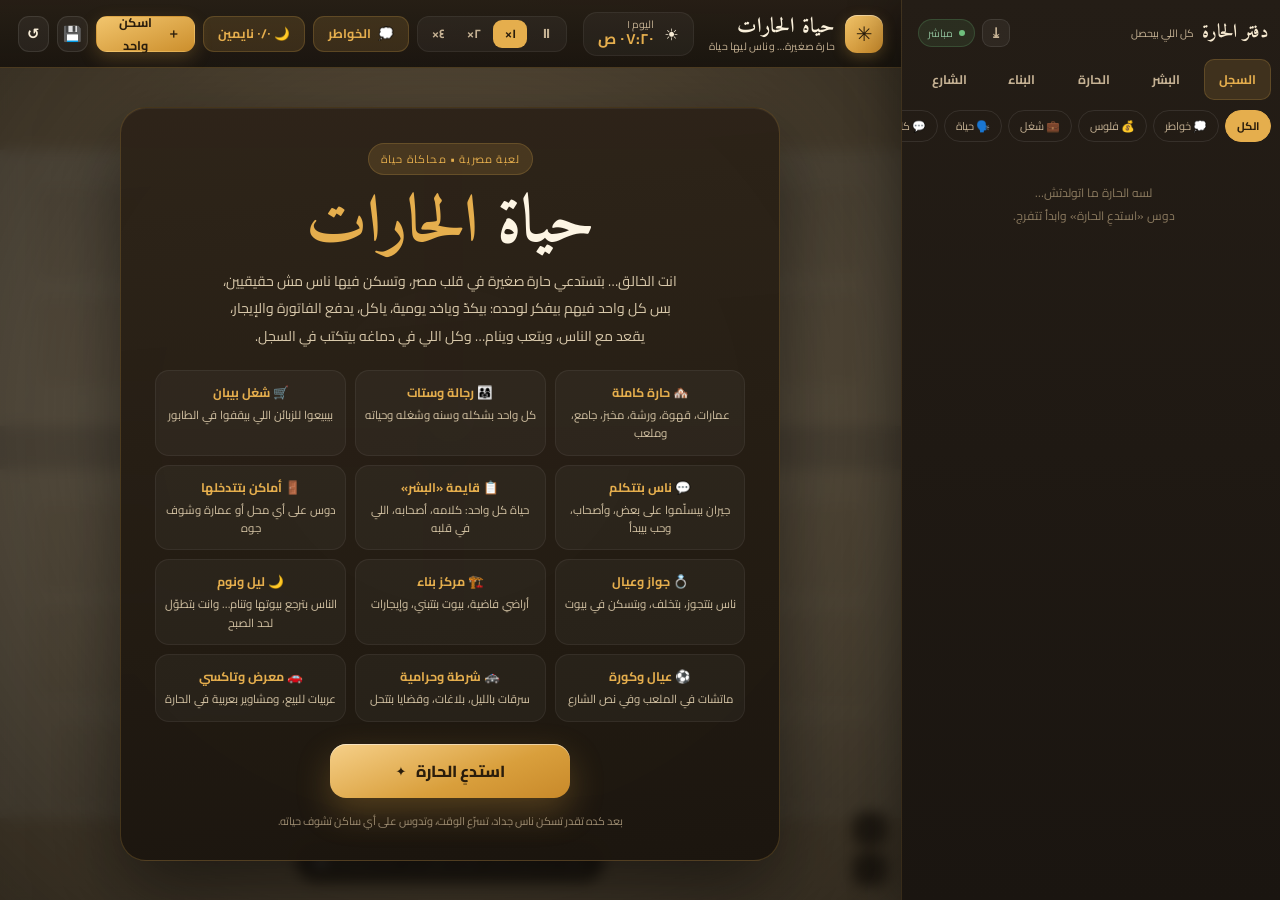
==== commit 4dfa837a: "حياة الحارات: ليل ونوم، أبواب بتفتح، كورة في الشارع، شرطة وسرقات، معرض عربيات ومشاوير - ليل: نوم جما" ====
--- a/harat/index.html
+++ b/harat/index.html
@@ -10,7 +10,7 @@
   <link rel="preconnect" href="https://fonts.googleapis.com">
   <link rel="preconnect" href="https://fonts.gstatic.com" crossorigin>
   <link href="https://fonts.googleapis.com/css2?family=Amiri:wght@400;700&family=Cairo:wght@400;600;700;800;900&display=swap" rel="stylesheet">
-  <link rel="stylesheet" href="style.css?v=4">
+  <link rel="stylesheet" href="style.css?v=6">
 </head>
 <body>
   <div class="game">
@@ -29,6 +29,7 @@
         <button type="button" data-tab="people" role="tab">البشر</button>
         <button type="button" data-tab="town" role="tab">الحارة</button>
         <button type="button" data-tab="build" role="tab">البناء</button>
+        <button type="button" data-tab="street" role="tab">الشارع</button>
       </div>
 
       <div class="filters" id="filters">
@@ -39,6 +40,8 @@
         <button type="button" data-filter="life">🗣️ حياة</button>
         <button type="button" data-filter="talk">💬 كلام</button>
         <button type="button" data-filter="event">⚡ أحداث</button>
+        <button type="button" data-filter="crime">🚨 جرائم</button>
+        <button type="button" data-filter="street">🛣️ شارع وكورة</button>
       </div>
 
       <div class="tab-body" id="logBody">
@@ -65,6 +68,12 @@
         <div class="section-title">البيوت والإيجار</div>
         <div id="homeList"></div>
         <div id="marketList"></div>
+      </div>
+    </div>
+
+    <div class="tab-body" id="streetBody" hidden>
+      <div class="town-scroll" id="streetScroll">
+        <div id="streetList"></div>
       </div>
     </div>
 
@@ -118,6 +127,7 @@
           <button type="button" data-speed="4" title="سرعة سريعة">٤×</button>
         </div>
         <button type="button" class="btn ghost-on" id="bubbleBtn" title="عرض خواطر الناس فوق روسهم (B)">💭 <span class="lbl">الخواطر</span></button>
+        <button type="button" class="btn ghost-on night" id="nightBtn" title="طوّل الليل لحد الصبح (لازم كل الحارة تكون نايمة)">🌙 نم لحد الصبح</button>
         <button type="button" class="btn primary" id="addBtn" title="اسكن ساكن جديد">＋ <span class="lbl">اسكن واحد</span></button>
         <button type="button" class="btn icon" id="saveBtn" title="حفظ الحارة">💾</button>
         <button type="button" class="btn icon" id="resetBtn" title="حارة جديدة">↺</button>
@@ -193,6 +203,10 @@
             <li><b>🚪 أماكن بتتدخلها</b>دوس على أي محل أو عمارة وشوف جوه</li>
             <li><b>💍 جواز وعيال</b>ناس بتتجوز، بتخلف، وبتسكن في بيوت</li>
             <li><b>🏗️ مركز بناء</b>أراضي فاضية، بيوت بتتبني، وإيجارات</li>
+            <li><b>🌙 ليل ونوم</b>الناس بترجع بيوتها وتنام… وانت بتطوّل لحد الصبح</li>
+            <li><b>⚽ عيال وكورة</b>ماتشات في الملعب وفي نص الشارع</li>
+            <li><b>🚓 شرطة وحرامية</b>سرقات بالليل، بلاغات، وقضايا بتتحل</li>
+            <li><b>🚗 معرض وتاكسي</b>عربيات للبيع، ومشاوير بعربية في الحارة</li>
           </ul>
           <button class="start-btn" id="startBtn" type="button">استدعِ الحارة <span class="arrow">✦</span></button>
           <button class="resume-btn" id="resumeBtn" type="button" hidden>استكمل الحارة المحفوظة ⤾</button>
@@ -202,6 +216,6 @@
     </main>
   </div>
 
-  <script type="module" src="app.js?v=4"></script>
+  <script type="module" src="app.js?v=6"></script>
 </body>
 </html>
--- a/harat/style.css
+++ b/harat/style.css
@@ -668,3 +668,100 @@
   .brand-text { display: none; }
   .speed-group button { min-width: 28px; }
 }
+
+/* ============================================================
+   تاب «الشارع»: الليل، المشاوير، العربيات، الشرطة، الكورة
+   ============================================================ */
+.st-card {
+  background: rgba(255, 250, 238, .06);
+  border: 1px solid rgba(229, 174, 77, .2);
+  border-radius: 12px;
+  padding: 10px 12px;
+  margin: 0 0 12px;
+}
+.st-row {
+  display: flex;
+  justify-content: space-between;
+  gap: 10px;
+  font-size: 12.5px;
+  color: #cdbfa4;
+  padding: 3px 0;
+}
+.st-row b { color: #f0e3c6; font-weight: 700; }
+.st-row b.ok { color: #9fd0a6; }
+.st-row b.bad { color: #e8a08c; }
+.st-note {
+  margin: 8px 0 4px;
+  font-size: 11.5px;
+  line-height: 1.9;
+  color: #b9ab92;
+  background: rgba(0, 0, 0, .16);
+  border-radius: 8px;
+  padding: 8px 10px;
+}
+.st-note.ok { color: #a8d4ae; }
+.st-note i { color: #8f826c; font-style: normal; font-size: 11px; }
+.st-line {
+  display: flex;
+  flex-wrap: wrap;
+  gap: 6px;
+  align-items: baseline;
+  font-size: 12.5px;
+  color: #d6c9ad;
+  padding: 6px 10px;
+  border-radius: 9px;
+  background: rgba(255, 250, 238, .04);
+  margin-bottom: 5px;
+}
+.st-line b { color: #f2e5c8; }
+.st-line span { margin-inline-start: auto; color: #a89a80; font-size: 11.5px; }
+
+.btn.night { white-space: nowrap; }
+.btn.night.ready {
+  background: linear-gradient(180deg, rgba(229, 174, 77, .95), rgba(197, 138, 52, .95));
+  color: #231a0f;
+  border-color: rgba(255, 226, 168, .5);
+  box-shadow: 0 6px 16px rgba(229, 174, 77, .25);
+}
+
+/* كروت العربيات في المعرض */
+.pl-sub {
+  margin: 12px 0 6px;
+  font-size: 11px;
+  letter-spacing: .3px;
+  color: #b6a888;
+  border-top: 1px dashed rgba(229, 174, 77, .18);
+  padding-top: 9px;
+}
+.pl-car {
+  display: flex;
+  align-items: center;
+  justify-content: space-between;
+  gap: 10px;
+  padding: 7px 9px;
+  border-radius: 9px;
+  background: rgba(255, 250, 238, .05);
+  margin-bottom: 6px;
+}
+.pl-car-id { display: flex; flex-direction: column; line-height: 1.55; }
+.pl-car-id b { font-size: 12.5px; color: #f2e5c8; }
+.pl-car-id small { font-size: 11px; color: #b7a789; }
+.pl-buy {
+  font: inherit;
+  font-size: 11.5px;
+  font-weight: 700;
+  padding: 6px 10px;
+  border-radius: 8px;
+  border: 1px solid rgba(229, 174, 77, .45);
+  background: rgba(229, 174, 77, .16);
+  color: #f4dfae;
+  cursor: pointer;
+}
+.pl-buy.alt {
+  border-color: rgba(120, 196, 176, .45);
+  background: rgba(120, 196, 176, .14);
+  color: #cdeee4;
+}
+.pl-buy:disabled { opacity: .4; cursor: not-allowed; }
+.pl-buy:not(:disabled):hover { background: rgba(229, 174, 77, .3); }
+.pl-buy.alt:not(:disabled):hover { background: rgba(120, 196, 176, .28); }
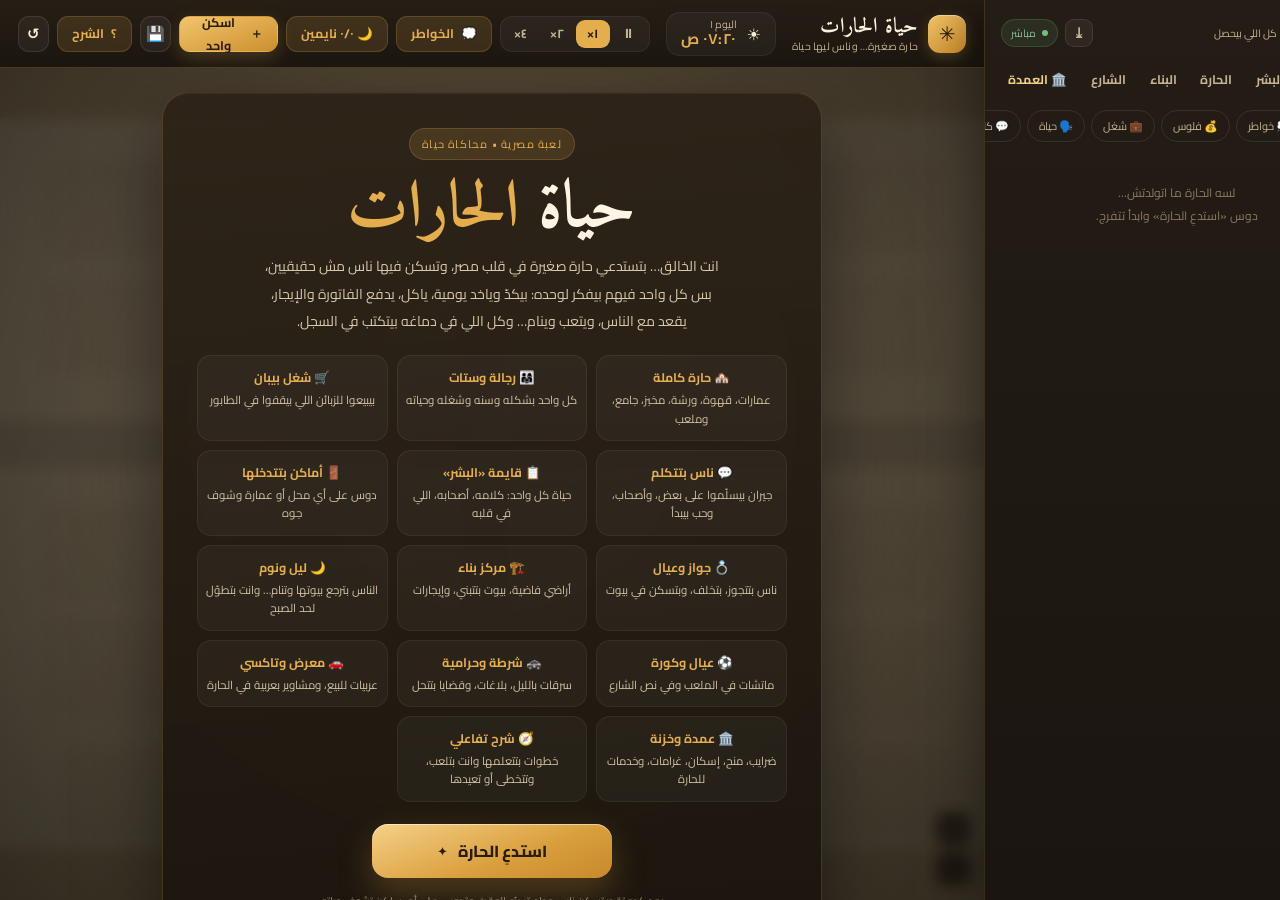
==== commit a7fb875a: "حياة الحارات: عمدة وصلاحيات وخزنة، شرح تفاعلي، بيوت متنوعة، أيام أبطأ - محرك كلام جديد (dialogue.js)" ====
--- a/harat/index.html
+++ b/harat/index.html
@@ -10,7 +10,7 @@
   <link rel="preconnect" href="https://fonts.googleapis.com">
   <link rel="preconnect" href="https://fonts.gstatic.com" crossorigin>
   <link href="https://fonts.googleapis.com/css2?family=Amiri:wght@400;700&family=Cairo:wght@400;600;700;800;900&display=swap" rel="stylesheet">
-  <link rel="stylesheet" href="style.css?v=6">
+  <link rel="stylesheet" href="style.css?v=7">
 </head>
 <body>
   <div class="game">
@@ -30,6 +30,7 @@
         <button type="button" data-tab="town" role="tab">الحارة</button>
         <button type="button" data-tab="build" role="tab">البناء</button>
         <button type="button" data-tab="street" role="tab">الشارع</button>
+        <button type="button" data-tab="mayor" role="tab" class="mayor-tab">🏛️ العمدة</button>
       </div>
 
       <div class="filters" id="filters">
@@ -74,6 +75,12 @@
     <div class="tab-body" id="streetBody" hidden>
       <div class="town-scroll" id="streetScroll">
         <div id="streetList"></div>
+      </div>
+    </div>
+
+    <div class="tab-body" id="mayorBody" hidden>
+      <div class="town-scroll" id="mayorScroll">
+        <div id="mayorList"></div>
       </div>
     </div>
 
@@ -130,6 +137,7 @@
         <button type="button" class="btn ghost-on night" id="nightBtn" title="طوّل الليل لحد الصبح (لازم كل الحارة تكون نايمة)">🌙 نم لحد الصبح</button>
         <button type="button" class="btn primary" id="addBtn" title="اسكن ساكن جديد">＋ <span class="lbl">اسكن واحد</span></button>
         <button type="button" class="btn icon" id="saveBtn" title="حفظ الحارة">💾</button>
+        <button type="button" class="btn ghost-on" id="helpBtn" title="الشرح التفاعلي">؟ <span class="lbl">الشرح</span></button>
         <button type="button" class="btn icon" id="resetBtn" title="حارة جديدة">↺</button>
       </div>
     </header>
@@ -139,6 +147,33 @@
 
       <div class="hint" id="hint">دوس على أي ساكن عشان تتفرج على حاله وخواطره 💭</div>
       <div class="toast" id="toast"></div>
+
+      <div class="tut-card" id="tutCard" hidden aria-live="polite">
+        <div class="tut-top">
+          <span class="tut-step" id="tutStep">١ / ١٣</span>
+          <b id="tutTitle">—</b>
+          <button type="button" class="tut-close" id="tutClose" title="اقفل الشرح (يفتح تاني من زر ؟)" aria-label="قفل">✕</button>
+        </div>
+        <div class="tut-body" id="tutBody">—</div>
+        <div class="tut-goal"><span>مهمتك:</span> <b id="tutGoal">—</b></div>
+        <div class="tut-bar"><i id="tutBar" style="width:0%"></i></div>
+        <div class="tut-actions">
+          <button type="button" class="tut-primary" id="tutNext">تمام، اللي بعده ←</button>
+          <button type="button" id="tutPause">إيقاف مؤقت</button>
+          <button type="button" id="tutSkip">تخطي الشرح</button>
+        </div>
+      </div>
+
+      <div class="confirm-wrap" id="confirmWrap" hidden>
+        <div class="confirm-box" role="dialog" aria-modal="true">
+          <b class="confirm-title" id="confirmTitle">تأكيد</b>
+          <p class="confirm-text" id="confirmText">—</p>
+          <div class="confirm-actions">
+            <button type="button" class="confirm-ok" id="confirmOk">أيوه، نفّذ</button>
+            <button type="button" class="confirm-no" id="confirmNo">إلغاء</button>
+          </div>
+        </div>
+      </div>
 
       <div class="inside-bar" id="insideBar" hidden>
         <div class="ib-title"><span id="insideIcon">🏪</span><b id="insideName">—</b><small id="insideSub"></small></div>
@@ -207,6 +242,8 @@
             <li><b>⚽ عيال وكورة</b>ماتشات في الملعب وفي نص الشارع</li>
             <li><b>🚓 شرطة وحرامية</b>سرقات بالليل، بلاغات، وقضايا بتتحل</li>
             <li><b>🚗 معرض وتاكسي</b>عربيات للبيع، ومشاوير بعربية في الحارة</li>
+            <li><b>🏛️ عمدة وخزنة</b>ضرايب، منح، إسكان، غرامات، وخدمات للحارة</li>
+            <li><b>🧭 شرح تفاعلي</b>خطوات بتتعلمها وانت بتلعب، وتتخطى أو تعيدها</li>
           </ul>
           <button class="start-btn" id="startBtn" type="button">استدعِ الحارة <span class="arrow">✦</span></button>
           <button class="resume-btn" id="resumeBtn" type="button" hidden>استكمل الحارة المحفوظة ⤾</button>
@@ -216,6 +253,6 @@
     </main>
   </div>
 
-  <script type="module" src="app.js?v=6"></script>
+  <script type="module" src="app.js?v=7"></script>
 </body>
 </html>
--- a/harat/style.css
+++ b/harat/style.css
@@ -422,8 +422,10 @@
 }
 
 .tabs { display: flex; gap: 5px; padding: 0 14px 10px; }
+.tabs { flex-wrap: wrap; }
 .tabs button {
-  flex: 1; padding: 8px 6px; border-radius: 10px;
+  flex: 1 1 auto; min-width: 0; padding: 8px 5px; border-radius: 10px; white-space: nowrap;
+  font-size: 12px;
   border: 1px solid transparent; background: transparent;
   color: var(--muted); font-size: 12.5px; font-weight: 700; cursor: pointer;
   transition: color 0.15s, background 0.15s;
@@ -765,3 +767,179 @@
 .pl-buy:disabled { opacity: .4; cursor: not-allowed; }
 .pl-buy:not(:disabled):hover { background: rgba(229, 174, 77, .3); }
 .pl-buy.alt:not(:disabled):hover { background: rgba(120, 196, 176, .28); }
+
+/* ============================================================
+   تاب «العمدة»: الخزنة، الضرايب، الخدمات، المخالفات
+   ============================================================ */
+.tabs .mayor-tab { color: #f0cd8a; }
+.tabs .mayor-tab.on { color: #2a1d0c; }
+
+.mayor-head {
+  display: grid;
+  grid-template-columns: repeat(2, 1fr);
+  gap: 8px;
+  margin: 2px 0 12px;
+}
+.mayor-head > div {
+  background: linear-gradient(160deg, rgba(229, 174, 77, .16), rgba(229, 174, 77, .05));
+  border: 1px solid rgba(229, 174, 77, .28);
+  border-radius: 12px;
+  padding: 8px 10px;
+  display: flex;
+  flex-direction: column;
+  gap: 3px;
+}
+.mayor-head span { font-size: 10.5px; color: #c1b295; letter-spacing: .2px; }
+.mayor-head b { font-size: 13.5px; color: #f6e6c4; }
+.mayor-head b.bad { color: #efab93; }
+.mayor-head b.ok { color: #a4d3ab; }
+.mh-role { grid-column: span 2; flex-direction: row; align-items: center; justify-content: space-between; }
+
+.tax-tools {
+  display: flex; flex-wrap: wrap; align-items: center; gap: 6px;
+  margin: 8px 0 2px;
+}
+.tax-tools button {
+  background: rgba(255, 250, 238, .08);
+  border: 1px solid rgba(229, 174, 77, .26);
+  color: #f0e3c6;
+  border-radius: 8px;
+  min-width: 26px; height: 26px;
+  font-size: 13px; cursor: pointer;
+}
+.tax-tools button:hover { background: rgba(229, 174, 77, .2); }
+.tax-tools span { font-size: 11.5px; color: #c8b99c; }
+.tax-tools .pl-enter { flex: 1 1 100%; height: 30px; min-width: 0; }
+
+.st-card .pl-enter { width: 100%; margin-top: 8px; }
+
+.svc, .cov-btn, .rent-btn {
+  background: rgba(255, 250, 238, .07);
+  border: 1px solid rgba(229, 174, 77, .24);
+  color: #cfc0a4;
+  border-radius: 999px;
+  padding: 2px 10px;
+  font-size: 11px;
+  cursor: pointer;
+}
+.svc.on { background: rgba(98, 168, 107, .22); border-color: rgba(120, 200, 130, .5); color: #b3e0ba; }
+.svc:not(.on) { background: rgba(196, 98, 63, .18); border-color: rgba(196, 98, 63, .5); color: #efb09a; }
+.cov { display: flex; gap: 4px; }
+.cov-btn.on { background: rgba(229, 174, 77, .3); color: #2a1d0c; border-color: #e5ae4d; font-weight: 700; }
+.mayor-home, .mayor-hist { align-items: center; }
+.rent-btn { margin-inline-start: auto; }
+.rent-btn.off { background: rgba(196, 98, 63, .2); border-color: rgba(196, 98, 63, .45); color: #efb09a; }
+
+.mayor-table { display: flex; flex-direction: column; gap: 6px; }
+.mayor-row {
+  display: grid;
+  grid-template-columns: 1fr auto;
+  grid-template-areas: "id acts" "nums nums" "vio vio";
+  gap: 4px 8px;
+  align-items: center;
+  padding: 7px 9px;
+  border-radius: 10px;
+  background: rgba(255, 250, 238, .045);
+  border: 1px solid rgba(229, 174, 77, .12);
+}
+.mayor-row.bad { border-color: rgba(196, 98, 63, .4); background: rgba(196, 98, 63, .08); }
+.mr-id { grid-area: id; display: flex; flex-direction: column; min-width: 0; }
+.mr-id b { font-size: 12.5px; color: #f4e6c6; }
+.mr-id span { font-size: 10.5px; color: #a5977e; white-space: nowrap; overflow: hidden; text-overflow: ellipsis; }
+.mr-nums { grid-area: nums; display: flex; gap: 12px; align-items: flex-end; }
+.mr-num { display: flex; flex-direction: column; align-items: flex-start; }
+.mr-num span { font-size: 9.5px; color: #9d907a; }
+.mr-num b { font-size: 11.5px; color: #e9dcc0; }
+.mr-num b.bad { color: #efa992; }
+.mr-vio { grid-area: vio; display: flex; flex-wrap: wrap; gap: 4px; }
+.mr-act { grid-area: acts; display: flex; gap: 3px; }
+.mr-act button {
+  width: 24px; height: 24px; padding: 0;
+  border-radius: 7px;
+  border: 1px solid rgba(229, 174, 77, .25);
+  background: rgba(255, 250, 238, .07);
+  font-size: 12px; cursor: pointer;
+}
+.mr-act button:hover { background: rgba(229, 174, 77, .22); }
+.mr-act button.danger { border-color: rgba(196, 98, 63, .55); background: rgba(196, 98, 63, .2); }
+.vio {
+  font-style: normal;
+  font-size: 9.5px;
+  padding: 1px 7px;
+  border-radius: 999px;
+  background: rgba(196, 98, 63, .2);
+  color: #efb09a;
+}
+.vio.soft { background: rgba(229, 174, 77, .16); color: #e3c58c; }
+.vio.ok { background: rgba(98, 168, 107, .16); color: #a9d3b0; }
+
+/* ---------------- الشرح التفاعلي ---------------- */
+.tut-card {
+  position: absolute;
+  left: 14px; bottom: 14px;
+  width: min(340px, calc(100% - 28px));
+  padding: 12px 13px;
+  border-radius: 14px;
+  background: linear-gradient(165deg, rgba(40, 31, 21, .97), rgba(24, 19, 13, .97));
+  border: 1px solid rgba(229, 174, 77, .4);
+  box-shadow: 0 18px 40px rgba(0, 0, 0, .45);
+  z-index: 13;
+  transition: box-shadow .3s, border-color .3s;
+}
+.tut-card[hidden] { display: none; }
+.tut-card.flash { border-color: #8dd09a; box-shadow: 0 0 0 1px rgba(141, 208, 154, .5), 0 18px 40px rgba(0, 0, 0, .45); }
+.tut-top { display: flex; align-items: center; gap: 8px; }
+.tut-step {
+  font-size: 10px; color: #2a1d0c; background: var(--gold);
+  border-radius: 999px; padding: 1px 8px; font-weight: 700;
+}
+.tut-top b { font-size: 13px; color: #f7e9c9; flex: 1; }
+.tut-close {
+  background: none; border: 0; color: #a8967a; font-size: 13px; cursor: pointer; padding: 2px 4px;
+}
+.tut-body { margin: 7px 0 6px; font-size: 11.5px; line-height: 1.95; color: #cfc1a5; }
+.tut-goal { font-size: 11px; color: #d8c6a3; }
+.tut-goal span { color: #9d907a; }
+.tut-goal b { color: #f2d79b; }
+.tut-bar { height: 4px; border-radius: 99px; background: rgba(255, 250, 238, .1); margin: 8px 0; overflow: hidden; }
+.tut-bar i { display: block; height: 100%; background: linear-gradient(90deg, #8dd09a, #e5ae4d); transition: width .35s; }
+.tut-actions { display: flex; gap: 6px; flex-wrap: wrap; }
+.tut-actions button {
+  border-radius: 8px; padding: 4px 9px; font-size: 11px; cursor: pointer;
+  background: rgba(255, 250, 238, .08);
+  border: 1px solid rgba(229, 174, 77, .25);
+  color: #e3d3b4;
+}
+.tut-actions .tut-primary { background: linear-gradient(160deg, #f4d089, #d99f3c); color: #2a1d0c; font-weight: 700; border: 0; }
+.tut-actions button:hover { filter: brightness(1.08); }
+
+/* ---------------- تأكيد الأوامر الخطرة ---------------- */
+.confirm-wrap {
+  position: absolute; inset: 0;
+  background: rgba(12, 9, 6, .55);
+  backdrop-filter: blur(2px);
+  display: grid; place-items: center;
+  z-index: 20;
+}
+.confirm-wrap[hidden] { display: none; }
+.confirm-box {
+  width: min(360px, calc(100% - 40px));
+  background: linear-gradient(165deg, #2c2318, #1b1510);
+  border: 1px solid rgba(229, 174, 77, .45);
+  border-radius: 16px;
+  padding: 16px;
+  box-shadow: 0 24px 60px rgba(0, 0, 0, .55);
+}
+.confirm-title { display: block; font-size: 14px; color: #f6e3ba; margin-bottom: 8px; }
+.confirm-text { margin: 0 0 14px; font-size: 12px; line-height: 1.95; color: #cfc0a3; }
+.confirm-actions { display: flex; gap: 8px; }
+.confirm-actions button {
+  flex: 1; padding: 8px; border-radius: 10px; font-size: 12px; cursor: pointer;
+  border: 1px solid rgba(229, 174, 77, .3); background: rgba(255, 250, 238, .07); color: #e6d6b7;
+}
+.confirm-actions .confirm-ok { background: linear-gradient(160deg, #f4d089, #d99f3c); color: #2a1d0c; font-weight: 700; border: 0; }
+
+@media (max-width: 900px) {
+  .tut-card { left: 8px; right: 8px; bottom: 8px; width: auto; }
+  .mayor-row { grid-template-areas: "id acts" "nums nums" "vio vio"; }
+}
